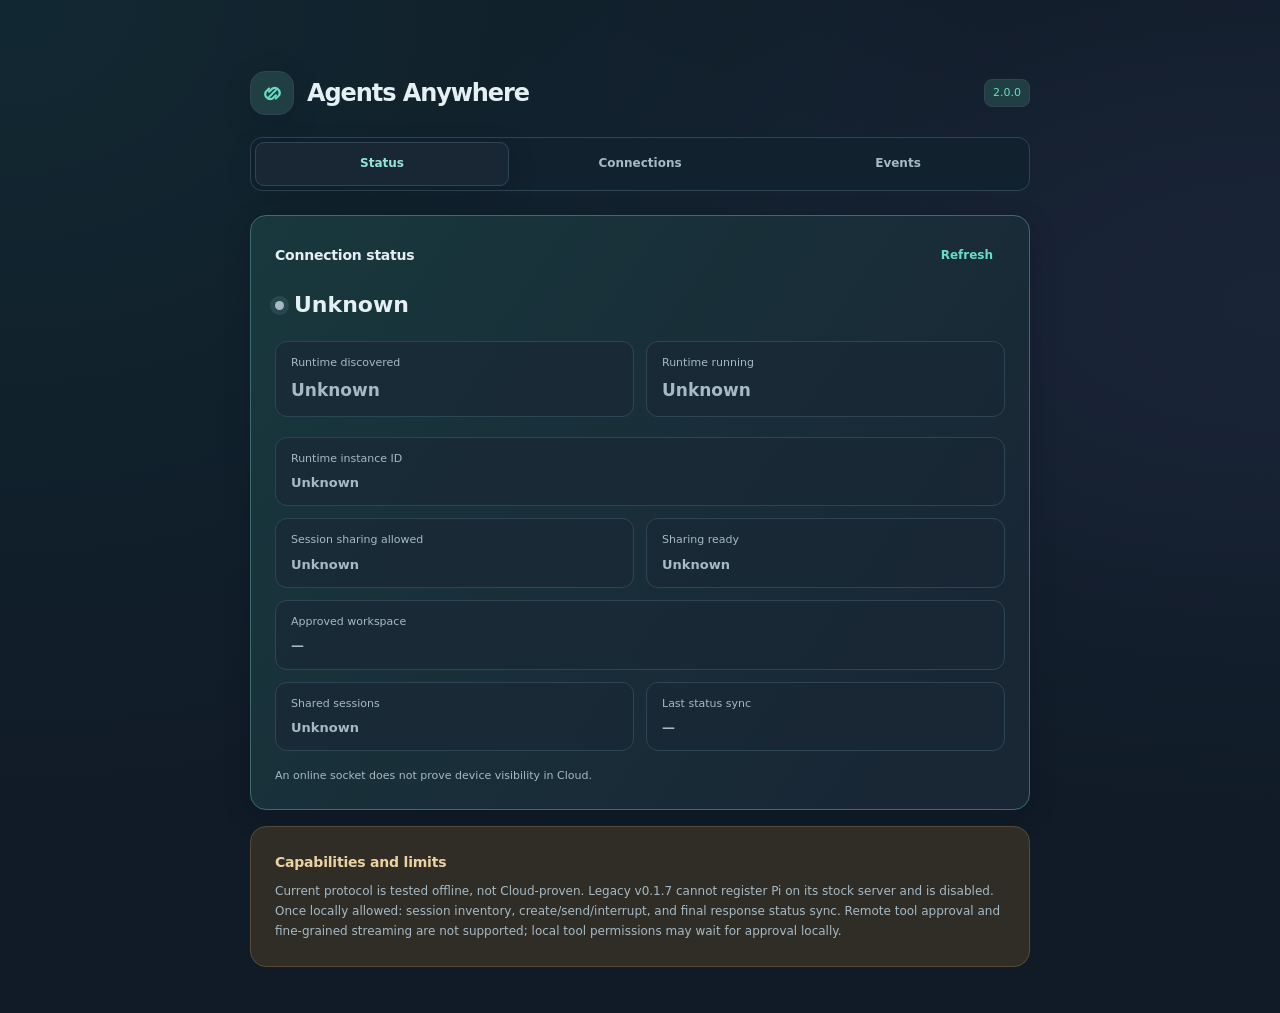
==== plugins/adoin.panel.anywhere/renderer/index.html @ 43ac8fb5 "feat(adoin.panel.anywhere): rename plugin and add persistent tabs" ====
<!doctype html>
<html lang="en">
<head>
  <meta charset="UTF-8" />
  <meta name="viewport" content="width=device-width, initial-scale=1" />
  <meta name="pi-plugin-chrome" content="v3" />
  <!-- PI-Desktop owns exactly a transparent 46px drag band and a three-button
       window-control capsule. Fixed/sticky controls start at
       var(--pi-plugin-titlebar-height, 46px); no duplicate draggable titlebar. -->
  <title>Agents Anywhere</title>
  <script src="./appearance-boot.js"></script>
  <link rel="stylesheet" href="./panel.css" />
</head>
<body>
  <main>
    <header>
      <div class="brand"><span class="brandmark" aria-hidden="true"><svg viewBox="0 0 32 32" fill="none"><path d="M12 10l-4 4a6 6 0 008 8l4-4M20 22l4-4a6 6 0 00-8-8l-4 4M12 20l8-8" stroke="currentColor" stroke-width="2.5" stroke-linecap="round"/></svg></span><h1>Agents Anywhere</h1></div>
      <span class="badge">2.0.0</span>
    </header>
    <nav class="tabs" role="tablist" aria-label="Anywhere" aria-orientation="horizontal">
      <button id="tab-status" type="button" role="tab" aria-selected="true" aria-controls="panel-status" tabindex="0" data-i18n="tabStatus">Status</button>
      <button id="tab-connections" type="button" role="tab" aria-selected="false" aria-controls="panel-connections" tabindex="-1" data-i18n="tabConnections">Connections</button>
      <button id="tab-events" type="button" role="tab" aria-selected="false" aria-controls="panel-events" tabindex="-1" data-i18n="tabEvents">Events</button>
    </nav>
    <div id="panel-status" role="tabpanel" aria-labelledby="tab-status" tabindex="0">
    <section class="card status-card" aria-labelledby="status-title">
      <div class="row"><h2 id="status-title" data-i18n="status">Connection status</h2><button id="refresh" type="button" data-i18n="refresh">Refresh</button></div>
      <p id="state" role="status"></p>
      <dl><div class="metric"><dt data-i18n="discovered">Runtime discovered</dt><dd id="discovered">—</dd></div><div class="metric"><dt data-i18n="running">Runtime running</dt><dd id="running">—</dd></div></dl>
      <dl class="sharing-status">
        <div class="metric wide"><dt data-i18n="runtimeId">Runtime instance ID</dt><dd id="runtimeId">—</dd></div>
        <div class="metric"><dt data-i18n="sharingEnabled">Session sharing allowed</dt><dd id="sharingEnabled">—</dd></div>
        <div class="metric"><dt data-i18n="sharingReady">Sharing ready</dt><dd id="sharingReady">—</dd></div>
        <div class="metric wide"><dt data-i18n="workspaceName">Approved workspace</dt><dd id="workspaceName">—</dd></div>
        <div class="metric"><dt data-i18n="sessionCount">Shared sessions</dt><dd id="sessionCount">—</dd></div>
        <div class="metric"><dt data-i18n="lastSyncAt">Last status sync</dt><dd id="lastSyncAt">—</dd></div>
      </dl>
      <p id="runtimeSetup" data-i18n="runtimeSetup" hidden>In Anywhere Web/desktop device settings, add the Pi runtime instance, save its empty config, then enable it. Discovery alone does not create an instance.</p>
      <p data-i18n="visibility">An online socket does not prove device visibility in Cloud.</p>
    </section>
      <aside class="card notes"><h2 data-i18n="boundaries">Capabilities and limits</h2><p data-i18n="verification">Current protocol is tested offline, not Cloud-proven. Legacy is disabled. Remote tool approval and fine-grained streaming are not supported; local permissions still apply.</p></aside>
    </div>
    <div id="panel-connections" role="tabpanel" aria-labelledby="tab-connections" tabindex="0" hidden>
    <form id="connection" class="card settings-card" autocomplete="off">
      <h2 data-i18n="settings">Connection settings</h2>
      <label for="command" data-i18n="command">Paste CLI command (parsed only, never executed)</label>
      <textarea id="command" rows="3" spellcheck="false" autocomplete="off" maxlength="8192"></textarea>
      <button id="parse" type="button" data-i18n="parse">Parse command</button>
      <div class="fields">
        <div class="wide"><label for="serverUrl" data-i18n="origin">Server origin</label><input id="serverUrl" type="url" value="https://web.agents-anywhere.com" required spellcheck="false" /></div>
        <div><label for="connectorId" data-i18n="connectorId">Connector ID</label><input id="connectorId" required spellcheck="false" /></div>
        <div><label for="connectorToken" data-i18n="token">Connector token</label><input id="connectorToken" type="password" autocomplete="new-password" required /></div>
        <div class="wide"><label for="profile" data-i18n="profile">Protocol profile</label><select id="profile"><option value="current">Current</option><option value="legacy" disabled>Legacy</option></select></div>
      </div>
      <fieldset class="saved-connection">
        <legend data-i18n="savedTitle">Saved connection</legend>
        <p data-i18n="savedHint">Address and ID are saved on Connect. Optionally encrypt the token with a password; the password is never saved. Upgrade in place; uninstall may remove plugin data.</p>
        <p id="savedState" role="status"></p>
        <label class="consent"><input id="useSaved" type="checkbox" /><span data-i18n="useSaved">Use the saved encrypted token</span></label>
        <label class="consent"><input id="rememberConnection" type="checkbox" /><span data-i18n="rememberConnection">Encrypt and remember the entered token</span></label>
        <label for="vaultPassword" data-i18n="vaultPassword">Encryption / unlock password (at least 12 characters)</label>
        <input id="vaultPassword" type="password" autocomplete="off" maxlength="1024" />
        <label class="consent"><input id="forgetConsent" type="checkbox" /><span data-i18n="forgetConsent">Disconnect and forget saved connection only; keep session mappings</span></label>
        <button id="forgetConnection" type="button" data-i18n="forgetConnection" disabled>Forget saved connection</button>
      </fieldset>
      <label class="consent"><input id="consent" type="checkbox" /><span data-i18n="consent">Allow connection to the selected server. Sessions are shared only if separately checked below.</span></label>
      <label class="consent"><input id="shareSessions" type="checkbox" /><span data-i18n="shareSessions">Share sessions in the currently open workspace and allow remote create/send/interrupt. Conversation text will be sent to this server; Pi local tool permissions still apply.</span></label>
      <div class="actions"><button id="connect" type="submit" data-i18n="connect" disabled>Connect</button><button id="disconnect" type="button" data-i18n="disconnect">Disconnect</button></div>
      <p id="message" role="alert"></p>
    </form>
      <aside class="card notes"><h2 data-i18n="connectionSafety">Connection safety</h2><p data-i18n="security">No automatic downgrade or reconnect after restart. Optional password-encrypted token storage. Self-hosted servers remain restricted by the manifest allowlist.</p></aside>
    </div>
    <div id="panel-events" role="tabpanel" aria-labelledby="tab-events" tabindex="0" hidden>
    <section class="card logs-card">
      <div class="row"><h2 data-i18n="logs">Connection events</h2><button id="diagnostics" type="button" data-i18n="diagnostics">Generate diagnostic report / 生成诊断报告</button></div>
      <p data-i18n="logPrivacy">Only recognized event codes and bounded diagnostic details are shown; credentials are excluded.</p>
      <ul id="logs"><li>Panel initializing. Reload the plugin if this persists. / 面板初始化中，若长时间不变请重新加载插件。</li></ul>
      <label for="report" data-i18n="reportLabel">Diagnostic report / 诊断报告</label>
      <textarea id="report" rows="9" readonly hidden spellcheck="false"></textarea>
      <p data-i18n="reportHint">Select and copy with Ctrl+C. No credentials are included. / 全选后按 Ctrl+C 复制，不含凭据。</p>
    </section>
    </div>
  </main>
  <script src="./appearance.js"></script>
  <script src="../src/connection-input.js"></script>
  <script src="./panel.js"></script>
</body>
</html>
---- plugins/adoin.panel.anywhere/renderer/panel.css ----
:root, :root[data-theme="dark"] {
  color-scheme: dark;
  --bg: #101b27;
  --surface: #192735;
  --field: #12212e;
  --fg: #e5f0f3;
  --muted: #a6bac5;
  --border: #304553;
  --accent: #69dcc7;
  --accent-strong: #91e7d6;
  --accent-soft: #203f43;
  --accent-ink: #0c302d;
  --indigo: #a7b8ef;
  --glow: #174e5140;
  --glow-secondary: #444d8130;
  --status-bg: #18383d;
  --note-bg: #302d27;
  --note-border: #574b36;
  --note-fg: #ecd2a1;
  --danger: #ffa99d;
  --success: #73dfb5;
  --shadow: 0 8px 28px #030d152b;
}
:root[data-theme="light"] {
  color-scheme: light;
  --bg: #edf3f2;
  --surface: #ffffff;
  --field: #f7faf9;
  --fg: #1b3540;
  --muted: #526c78;
  --border: #d8e4e3;
  --accent: #14786b;
  --accent-strong: #0a5f55;
  --accent-soft: #e5f4ef;
  --accent-ink: #ffffff;
  --indigo: #586ba1;
  --glow: #9ddcd440;
  --glow-secondary: #bac7ea33;
  --status-bg: #e7f4ef;
  --note-bg: #fbf6eb;
  --note-border: #e8dcc0;
  --note-fg: #79602d;
  --danger: #b34639;
  --success: #147852;
  --shadow: 0 8px 28px #274a5210;
}
* { box-sizing: border-box; }
[hidden] { display: none !important; }
body {
  margin: 0;
  min-height: 100vh;
  background: radial-gradient(ellipse at 0 0, var(--glow), transparent 55%),
    radial-gradient(ellipse at 100% 30%, var(--glow-secondary), transparent 50%), var(--bg);
  color: var(--fg);
  font: 13px/1.65 "Segoe UI", system-ui, sans-serif;
  padding: var(--pi-plugin-titlebar-height, 46px) 22px 30px;
}
main { max-width: 780px; margin: 0 auto; }
header, .row, .actions { display: flex; align-items: center; justify-content: space-between; gap: 12px; flex-wrap: wrap; }
header { padding: 25px 0 22px; gap: 14px; }
.brand { display: flex; align-items: center; gap: 13px; min-width: 0; }
.brandmark {
  display: grid; place-items: center; width: 44px; height: 44px; flex: 0 0 auto;
  border: 1px solid var(--border); border-radius: 15px;
  color: var(--accent); background: var(--accent-soft); box-shadow: var(--shadow);
}
.brandmark svg { width: 27px; height: 27px; }
h1 { font-size: clamp(19px, 3.5vw, 24px); font-weight: 650; margin: 0; letter-spacing: -.045em; line-height: 1.2; }
h2 { font-size: 14px; font-weight: 650; margin: 0 0 16px; letter-spacing: -.015em; }
.row h2 { margin: 0; }
.badge { font-size: 11px; border: 1px solid var(--border); border-radius: 8px; padding: 4px 8px; color: var(--accent); background: var(--accent-soft); }
.tabs { display: grid; grid-template-columns: repeat(3, minmax(0, 1fr)); gap: 4px; padding: 4px; margin-bottom: 24px; border: 1px solid var(--border); border-radius: 12px; background: var(--field); }
.tabs button { min-width: 0; min-height: 44px; padding: 8px; background: transparent; border-color: transparent; color: var(--muted); overflow-wrap: anywhere; }
.tabs button[aria-selected="true"] { color: var(--accent-strong); border-color: var(--border); background: var(--surface); box-shadow: var(--shadow); }
[role="tabpanel"] { min-width: 0; }
[role="tabpanel"] > .card { animation: panel-enter 180ms cubic-bezier(.2,.8,.2,1) both; }
[role="tabpanel"] > .card:nth-child(2) { animation-delay: 35ms; }
@keyframes panel-enter { from { opacity: 0; transform: translateY(4px); } to { opacity: 1; transform: translateY(0); } }
.card { background: var(--surface); border: 1px solid var(--border); border-radius: 16px; padding: 24px; margin-bottom: 16px; box-shadow: var(--shadow); }
.status-card { background: linear-gradient(125deg, var(--status-bg), var(--surface) 85%); border-color: color-mix(in srgb, var(--accent) 25%, var(--border)); }
p { color: var(--muted); margin: 10px 0 0; overflow-wrap: anywhere; }
#state { display: flex; align-items: center; gap: 10px; color: var(--fg); font-weight: 650; font-size: 22px; line-height: 1.4; margin-top: 18px; }
#state::before { content: ""; width: 9px; height: 9px; flex: 0 0 auto; border-radius: 50%; background: var(--muted); box-shadow: 0 0 0 5px color-mix(in srgb, var(--muted) 12%, transparent); }
#state[data-state="online"] { color: var(--success); }
#state[data-state="online"]::before { background: var(--success); box-shadow: 0 0 0 5px color-mix(in srgb, var(--success) 13%, transparent); }
#state:is([data-state="connecting"], [data-state="reconnecting"]) { color: var(--accent); }
#state:is([data-state="connecting"], [data-state="reconnecting"])::before { background: var(--accent); animation: breathe 1.8s ease-in-out infinite; }
#state:is([data-state="authentication_failed"], [data-state="protocol_incompatible"], [data-state="network_error"], [data-state="ownership_conflict"]) { color: var(--danger); }
#state:is([data-state="authentication_failed"], [data-state="protocol_incompatible"], [data-state="network_error"], [data-state="ownership_conflict"])::before { background: var(--danger); }
dl { display: grid; grid-template-columns: repeat(2, minmax(0, 1fr)); gap: 12px; margin: 20px 0 16px; }
.metric { padding: 12px 15px; border: 1px solid var(--border); border-radius: 12px; background: color-mix(in srgb, var(--surface) 65%, transparent); }
dt { color: var(--muted); font-size: 11px; }
dd { margin: 4px 0 0; font-size: 17px; font-weight: 600; color: var(--muted); overflow-wrap: anywhere; }
dd[data-active="true"] { color: var(--success); }
.sharing-status .metric { min-width: 0; }
.sharing-status dd { font-size: 13px; overflow-wrap: anywhere; }
#runtimeSetup { border-left: 2px solid var(--accent); padding-left: 10px; }
.status-card > p:last-child { font-size: 11px; max-width: 95%; }
.settings-card > h2 { display: flex; align-items: center; gap: 9px; }
.settings-card > h2::before { content: ""; width: 4px; height: 15px; border-radius: 3px; background: var(--accent); }
label { display: block; margin: 13px 0 7px; color: var(--muted); font-size: 12px; font-weight: 550; }
input, textarea, select, button { font: inherit; color: var(--fg); background: var(--field); border: 1px solid var(--border); border-radius: 9px; transition: border-color .16s, background-color .16s, box-shadow .16s; }
input:not([type="checkbox"]), textarea, select { width: 100%; min-width: 0; padding: 10px 12px; }
input:not([type="checkbox"]):hover, textarea:hover, select:hover { border-color: color-mix(in srgb, var(--accent) 50%, var(--border)); }
textarea { resize: vertical; min-height: 94px; font-family: ui-monospace, Consolas, monospace; font-size: 12px; line-height: 1.6; background: linear-gradient(135deg, var(--field), var(--surface)); }
button { padding: 9px 16px; min-height: 38px; cursor: pointer; font-size: 12px; font-weight: 600; }
button:hover:not(:disabled) { border-color: var(--accent); color: var(--accent-strong); background: var(--accent-soft); }
button:active:not(:disabled) { transform: translateY(1px); }
button:disabled { opacity: .48; cursor: not-allowed; }
:focus-visible { outline: 2px solid var(--accent); outline-offset: 3px; }
#refresh { min-height: 30px; padding: 5px 11px; border-color: transparent; background: transparent; color: var(--accent); }
#parse { margin-top: 9px; color: var(--accent); background: var(--accent-soft); border-color: color-mix(in srgb, var(--accent) 22%, var(--border)); }
.fields { display: grid; grid-template-columns: repeat(2, minmax(0, 1fr)); gap: 0 16px; margin: 16px 0; padding-top: 8px; border-top: 1px solid var(--border); }
.fields > div { min-width: 0; }
.wide { grid-column: 1 / -1; min-width: 0; }
.consent { display: flex; align-items: flex-start; gap: 10px; margin: 20px 0; padding: 12px 14px; border-radius: 10px; background: var(--accent-soft); color: var(--fg); font-weight: 400; }
.consent input { width: 16px; height: 16px; margin: 3px 0 0; flex-shrink: 0; accent-color: var(--accent); }
.actions { justify-content: flex-start; }
#connect { min-width: 112px; border-color: var(--accent); background: var(--accent); color: var(--accent-ink); box-shadow: 0 3px 10px color-mix(in srgb, var(--accent) 18%, transparent); }
#connect:hover:not(:disabled) { background: var(--accent-strong); border-color: var(--accent-strong); }
#disconnect { background: transparent; color: var(--muted); }
#message { border-left: 2px solid var(--indigo); padding-left: 10px; font-size: 12px; }
#message:empty { display: none; }
.notes { background: var(--note-bg); border-color: var(--note-border); box-shadow: none; font-size: 12px; }
.notes h2 { color: var(--note-fg); margin-bottom: 8px; }
.notes p { margin-top: 7px; }
.logs-card { box-shadow: none; }
.logs-card > p { font-size: 11px; }
#logs { list-style: none; padding: 0; margin: 14px 0 0; max-height: 180px; overflow: auto; color: var(--muted); font: 11px/1.7 ui-monospace, Consolas, monospace; }
#logs li { padding: 8px 10px; border-radius: 6px; overflow-wrap: anywhere; }
#logs li:nth-child(odd) { background: var(--field); }
@keyframes breathe { 50% { box-shadow: 0 0 0 7px color-mix(in srgb, var(--accent) 8%, transparent); } }
@media (max-width: 480px) {
  body { padding-left: 12px; padding-right: 12px; }
  header { padding: 20px 2px; }
  .card { padding: 16px; border-radius: 12px; }
  .fields { grid-template-columns: 1fr; }
  #state { font-size: 19px; }
  .metric { padding: 10px; }
}
@media (prefers-reduced-motion: reduce) {
  *, *::before, *::after { animation: none !important; transition: none !important; }
  button:active:not(:disabled) { transform: none; }
}

.saved-connection { min-width: 0; margin: 20px 0; padding: 16px; border: 1px solid var(--border); border-radius: 14px; background: var(--field); }
.saved-connection legend { padding: 0 8px; color: var(--accent); font-weight: 600; }
.saved-connection p { color: var(--muted); font-size: 12px; line-height: 1.65; overflow-wrap: anywhere; }
.saved-connection #savedState { color: var(--fg); }
.saved-connection input[type="password"] { width: 100%; }
.saved-connection #forgetConnection { color: var(--danger); }
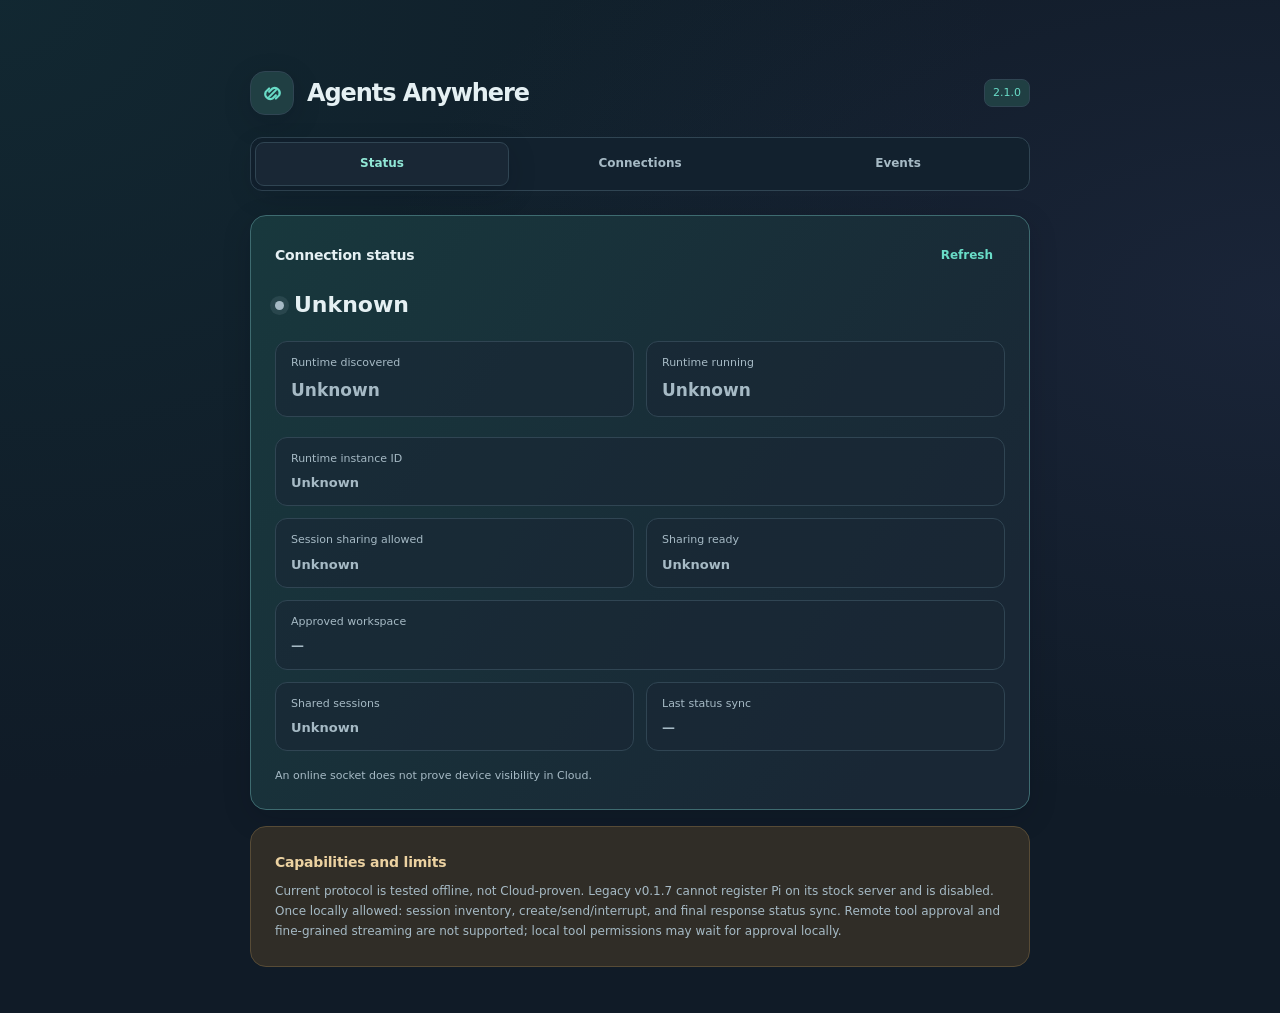
==== commit 2e8cd73d: "feat(adoin.panel.anywhere): support safe self-hosted connections" ====
--- a/plugins/adoin.panel.anywhere/renderer/index.html
+++ b/plugins/adoin.panel.anywhere/renderer/index.html
@@ -15,7 +15,7 @@
   <main>
     <header>
       <div class="brand"><span class="brandmark" aria-hidden="true"><svg viewBox="0 0 32 32" fill="none"><path d="M12 10l-4 4a6 6 0 008 8l4-4M20 22l4-4a6 6 0 00-8-8l-4 4M12 20l8-8" stroke="currentColor" stroke-width="2.5" stroke-linecap="round"/></svg></span><h1>Agents Anywhere</h1></div>
-      <span class="badge">2.0.0</span>
+      <span class="badge">2.1.0</span>
     </header>
     <nav class="tabs" role="tablist" aria-label="Anywhere" aria-orientation="horizontal">
       <button id="tab-status" type="button" role="tab" aria-selected="true" aria-controls="panel-status" tabindex="0" data-i18n="tabStatus">Status</button>
@@ -47,7 +47,7 @@
       <textarea id="command" rows="3" spellcheck="false" autocomplete="off" maxlength="8192"></textarea>
       <button id="parse" type="button" data-i18n="parse">Parse command</button>
       <div class="fields">
-        <div class="wide"><label for="serverUrl" data-i18n="origin">Server origin</label><input id="serverUrl" type="url" value="https://web.agents-anywhere.com" required spellcheck="false" /></div>
+        <div class="wide"><label for="serverUrl" data-i18n="origin">Server origin (official or self-hosted HTTPS, optional port)</label><input id="serverUrl" type="url" value="https://web.agents-anywhere.com" required spellcheck="false" /></div>
         <div><label for="connectorId" data-i18n="connectorId">Connector ID</label><input id="connectorId" required spellcheck="false" /></div>
         <div><label for="connectorToken" data-i18n="token">Connector token</label><input id="connectorToken" type="password" autocomplete="new-password" required /></div>
         <div class="wide"><label for="profile" data-i18n="profile">Protocol profile</label><select id="profile"><option value="current">Current</option><option value="legacy" disabled>Legacy</option></select></div>
@@ -63,12 +63,12 @@
         <label class="consent"><input id="forgetConsent" type="checkbox" /><span data-i18n="forgetConsent">Disconnect and forget saved connection only; keep session mappings</span></label>
         <button id="forgetConnection" type="button" data-i18n="forgetConnection" disabled>Forget saved connection</button>
       </fieldset>
-      <label class="consent"><input id="consent" type="checkbox" /><span data-i18n="consent">Allow connection to the selected server. Sessions are shared only if separately checked below.</span></label>
+      <label class="consent"><input id="consent" type="checkbox" /><span data-i18n="consent">I trust the server origin entered above and allow sending my Connector credentials to it. Sessions are shared only if separately checked below.</span></label>
       <label class="consent"><input id="shareSessions" type="checkbox" /><span data-i18n="shareSessions">Share sessions in the currently open workspace and allow remote create/send/interrupt. Conversation text will be sent to this server; Pi local tool permissions still apply.</span></label>
       <div class="actions"><button id="connect" type="submit" data-i18n="connect" disabled>Connect</button><button id="disconnect" type="button" data-i18n="disconnect">Disconnect</button></div>
       <p id="message" role="alert"></p>
     </form>
-      <aside class="card notes"><h2 data-i18n="connectionSafety">Connection safety</h2><p data-i18n="security">No automatic downgrade or reconnect after restart. Optional password-encrypted token storage. Self-hosted servers remain restricted by the manifest allowlist.</p></aside>
+      <aside class="card notes"><h2 data-i18n="connectionSafety">Connection safety</h2><p data-i18n="security">Requires PI-Desktop 0.18.0+. Approve net.anyHost when installing/updating; it is an arbitrary-host grant, not a per-domain prompt. Enter a trusted direct HTTPS origin without /api/v2 or proxy subpaths. Authentication and uploads refuse redirects; TLS checks remain enabled. No automatic connection after restart.</p></aside>
     </div>
     <div id="panel-events" role="tabpanel" aria-labelledby="tab-events" tabindex="0" hidden>
     <section class="card logs-card">
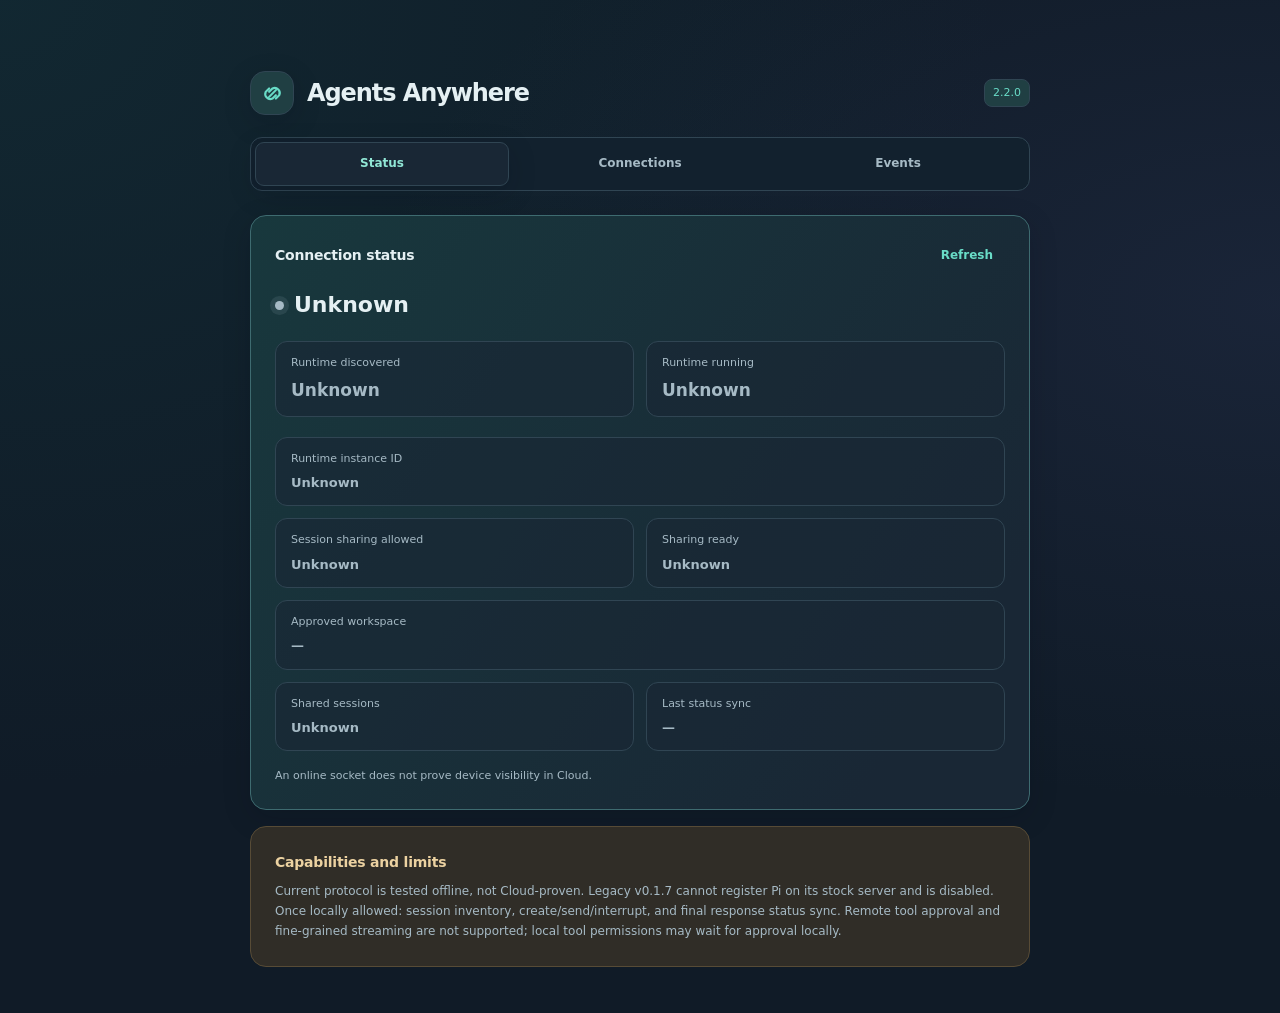
==== commit b64e028d: "feat(adoin.panel.anywhere): add persistent batch project sharing" ====
--- a/plugins/adoin.panel.anywhere/renderer/index.html
+++ b/plugins/adoin.panel.anywhere/renderer/index.html
@@ -15,7 +15,7 @@
   <main>
     <header>
       <div class="brand"><span class="brandmark" aria-hidden="true"><svg viewBox="0 0 32 32" fill="none"><path d="M12 10l-4 4a6 6 0 008 8l4-4M20 22l4-4a6 6 0 00-8-8l-4 4M12 20l8-8" stroke="currentColor" stroke-width="2.5" stroke-linecap="round"/></svg></span><h1>Agents Anywhere</h1></div>
-      <span class="badge">2.1.0</span>
+      <span class="badge">2.2.0</span>
     </header>
     <nav class="tabs" role="tablist" aria-label="Anywhere" aria-orientation="horizontal">
       <button id="tab-status" type="button" role="tab" aria-selected="true" aria-controls="panel-status" tabindex="0" data-i18n="tabStatus">Status</button>
@@ -63,6 +63,19 @@
         <label class="consent"><input id="forgetConsent" type="checkbox" /><span data-i18n="forgetConsent">Disconnect and forget saved connection only; keep session mappings</span></label>
         <button id="forgetConnection" type="button" data-i18n="forgetConnection" disabled>Forget saved connection</button>
       </fieldset>
+      <fieldset class="saved-connection project-scope" aria-describedby="projectsHelp">
+        <legend data-i18n="projectsTitle">Saved project sharing</legend>
+        <label class="consent"><input id="useProjects" type="checkbox" /><span data-i18n="useProjects">Share selected saved projects instead of current workspace</span></label>
+        <p id="projectsHelp" data-i18n="projectsHelp">Load local saved projects, then select up to 32. On Connect, with sharing consent, paths, titles and conversation text are uploaded. Empty projects appear remotely only after a real session exists. New projects are not automatically selected. Changes apply only on reconnect; Disconnect to revoke immediately.</p>
+        <div class="actions project-actions">
+          <button id="loadProjects" type="button" data-i18n="loadProjects">Load saved projects</button>
+          <button id="selectAllProjects" type="button" data-i18n="selectAllProjects" disabled>Select all</button>
+          <button id="clearProjects" type="button" data-i18n="clearProjects" disabled>Clear selection</button>
+        </div>
+        <p id="projectsState" role="status" aria-live="polite"></p>
+        <p id="projectsCount" role="status" aria-live="polite"></p>
+        <div id="projectsList" class="project-list"></div>
+      </fieldset>
       <label class="consent"><input id="consent" type="checkbox" /><span data-i18n="consent">I trust the server origin entered above and allow sending my Connector credentials to it. Sessions are shared only if separately checked below.</span></label>
       <label class="consent"><input id="shareSessions" type="checkbox" /><span data-i18n="shareSessions">Share sessions in the currently open workspace and allow remote create/send/interrupt. Conversation text will be sent to this server; Pi local tool permissions still apply.</span></label>
       <div class="actions"><button id="connect" type="submit" data-i18n="connect" disabled>Connect</button><button id="disconnect" type="button" data-i18n="disconnect">Disconnect</button></div>
--- a/plugins/adoin.panel.anywhere/renderer/panel.css
+++ b/plugins/adoin.panel.anywhere/renderer/panel.css
@@ -149,3 +149,14 @@
 .saved-connection #savedState { color: var(--fg); }
 .saved-connection input[type="password"] { width: 100%; }
 .saved-connection #forgetConnection { color: var(--danger); }
+
+.project-actions { margin-top: 16px; gap: 8px; }
+.project-list { display: grid; grid-template-columns: minmax(0, 1fr); gap: 8px; margin-top: 12px; }
+.project-option { display: grid; grid-template-columns: 16px minmax(0, 1fr); align-items: start; gap: 12px; margin: 0; padding: 12px; border: 1px solid var(--border); border-radius: 8px; cursor: pointer; }
+.project-option input { width: 16px; height: 16px; margin: 4px 0 0; accent-color: var(--accent); }
+.project-option strong, .project-option span { display: block; min-width: 0; overflow-wrap: anywhere; }
+.project-option strong { color: var(--fg); }
+.project-option:has(input:checked) { background: var(--accent-soft); border-color: var(--accent); }
+.project-option:hover { border-color: var(--accent); }
+.project-option:has(input:disabled) { opacity: .6; cursor: not-allowed; }
+#projectsCount { color: var(--accent); font-variant-numeric: tabular-nums; }
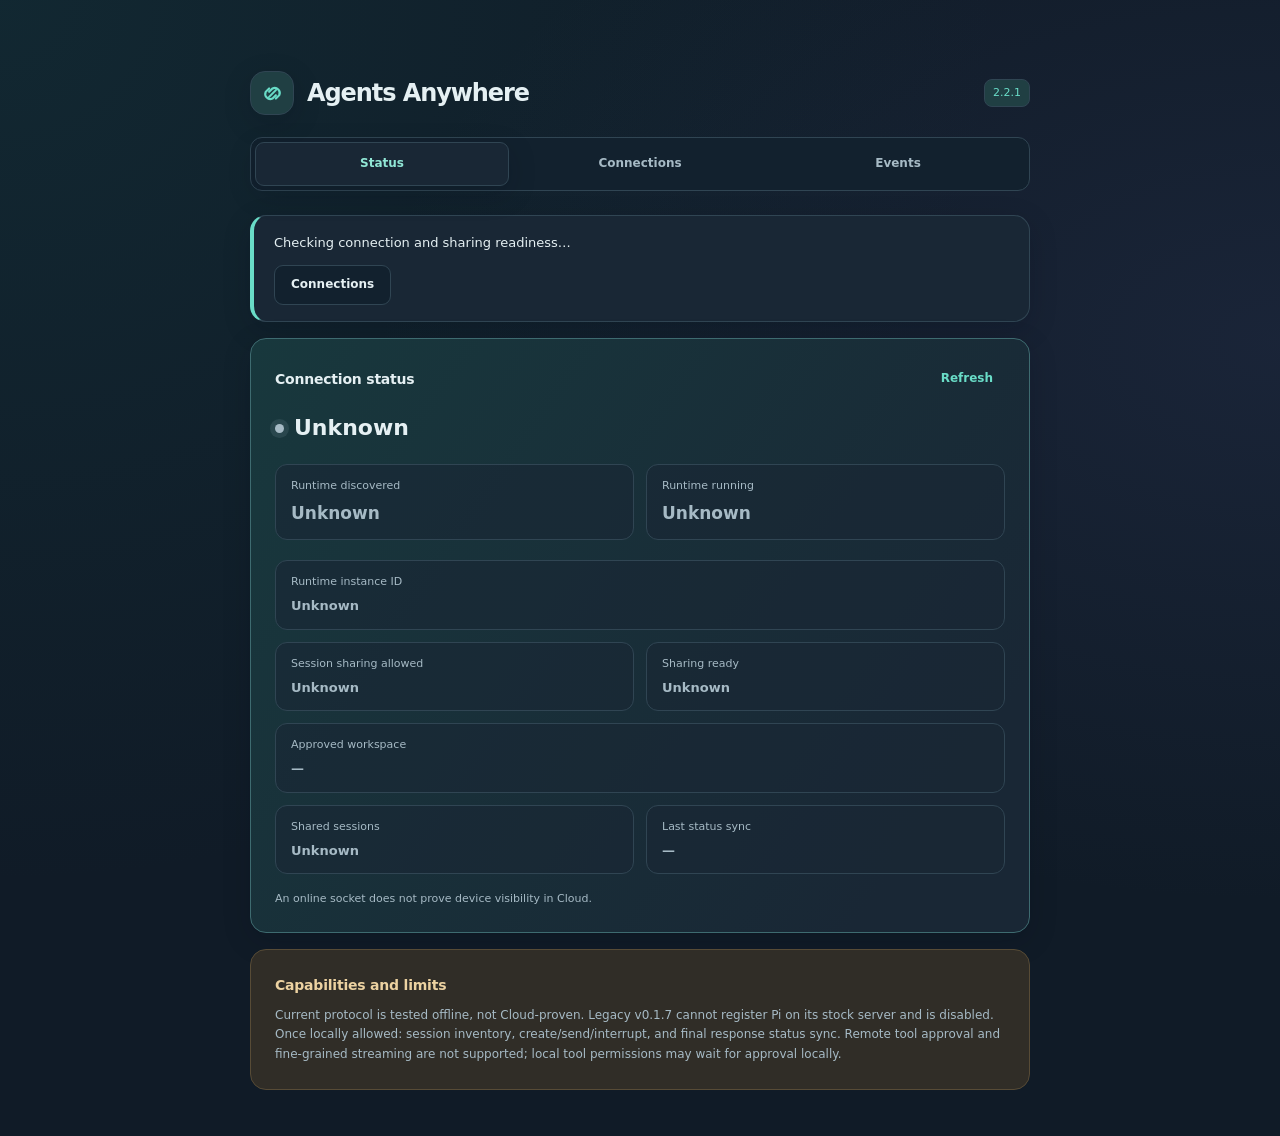
==== commit eda62d66: "fix(adoin.panel.anywhere): clarify sharing scope and runtime setup" ====
--- a/plugins/adoin.panel.anywhere/renderer/index.html
+++ b/plugins/adoin.panel.anywhere/renderer/index.html
@@ -15,13 +15,20 @@
   <main>
     <header>
       <div class="brand"><span class="brandmark" aria-hidden="true"><svg viewBox="0 0 32 32" fill="none"><path d="M12 10l-4 4a6 6 0 008 8l4-4M20 22l4-4a6 6 0 00-8-8l-4 4M12 20l8-8" stroke="currentColor" stroke-width="2.5" stroke-linecap="round"/></svg></span><h1>Agents Anywhere</h1></div>
-      <span class="badge">2.2.0</span>
+      <span class="badge">2.2.1</span>
     </header>
     <nav class="tabs" role="tablist" aria-label="Anywhere" aria-orientation="horizontal">
       <button id="tab-status" type="button" role="tab" aria-selected="true" aria-controls="panel-status" tabindex="0" data-i18n="tabStatus">Status</button>
       <button id="tab-connections" type="button" role="tab" aria-selected="false" aria-controls="panel-connections" tabindex="-1" data-i18n="tabConnections">Connections</button>
       <button id="tab-events" type="button" role="tab" aria-selected="false" aria-controls="panel-events" tabindex="-1" data-i18n="tabEvents">Events</button>
     </nav>
+    <aside id="readiness" class="card readiness" aria-label="Sharing readiness">
+      <div role="status" aria-live="polite">
+        <p id="runtimeSetup" data-i18n="runtimeSetup" hidden>Device connected, runtime not running. In Anywhere → device, enable the existing Pi Desktop instance. If not configured: Available to add → Pi Desktop → Add, save its empty config, then enable it. First setup only; reconnect normally restores the configured active instance. Connector token cannot create runtime.</p>
+        <p id="readinessMessage">Checking connection and sharing readiness…</p>
+      </div>
+      <button id="readinessAction" type="button" hidden></button>
+    </aside>
     <div id="panel-status" role="tabpanel" aria-labelledby="tab-status" tabindex="0">
     <section class="card status-card" aria-labelledby="status-title">
       <div class="row"><h2 id="status-title" data-i18n="status">Connection status</h2><button id="refresh" type="button" data-i18n="refresh">Refresh</button></div>
@@ -35,7 +42,6 @@
         <div class="metric"><dt data-i18n="sessionCount">Shared sessions</dt><dd id="sessionCount">—</dd></div>
         <div class="metric"><dt data-i18n="lastSyncAt">Last status sync</dt><dd id="lastSyncAt">—</dd></div>
       </dl>
-      <p id="runtimeSetup" data-i18n="runtimeSetup" hidden>In Anywhere Web/desktop device settings, add the Pi runtime instance, save its empty config, then enable it. Discovery alone does not create an instance.</p>
       <p data-i18n="visibility">An online socket does not prove device visibility in Cloud.</p>
     </section>
       <aside class="card notes"><h2 data-i18n="boundaries">Capabilities and limits</h2><p data-i18n="verification">Current protocol is tested offline, not Cloud-proven. Legacy is disabled. Remote tool approval and fine-grained streaming are not supported; local permissions still apply.</p></aside>
@@ -64,8 +70,13 @@
         <button id="forgetConnection" type="button" data-i18n="forgetConnection" disabled>Forget saved connection</button>
       </fieldset>
       <fieldset class="saved-connection project-scope" aria-describedby="projectsHelp">
-        <legend data-i18n="projectsTitle">Saved project sharing</legend>
-        <label class="consent"><input id="useProjects" type="checkbox" /><span data-i18n="useProjects">Share selected saved projects instead of current workspace</span></label>
+        <legend data-i18n="projectsTitle">Sharing scope</legend>
+        <input id="useProjects" type="checkbox" hidden aria-hidden="true" tabindex="-1" />
+        <div class="scope-options">
+          <label class="scope-option"><input id="scopeCurrent" type="radio" name="sharingScope" value="current" checked /><span data-i18n="scopeCurrent">Current workspace</span></label>
+          <label class="scope-option"><input id="scopeProjects" type="radio" name="sharingScope" value="projects" /><span data-i18n="scopeProjects">Selected saved projects</span></label>
+        </div>
+        <p id="scopeHelp"></p>
         <p id="projectsHelp" data-i18n="projectsHelp">Load local saved projects, then select up to 32. On Connect, with sharing consent, paths, titles and conversation text are uploaded. Empty projects appear remotely only after a real session exists. New projects are not automatically selected. Changes apply only on reconnect; Disconnect to revoke immediately.</p>
         <div class="actions project-actions">
           <button id="loadProjects" type="button" data-i18n="loadProjects">Load saved projects</button>
@@ -76,9 +87,10 @@
         <p id="projectsCount" role="status" aria-live="polite"></p>
         <div id="projectsList" class="project-list"></div>
       </fieldset>
-      <label class="consent"><input id="consent" type="checkbox" /><span data-i18n="consent">I trust the server origin entered above and allow sending my Connector credentials to it. Sessions are shared only if separately checked below.</span></label>
-      <label class="consent"><input id="shareSessions" type="checkbox" /><span data-i18n="shareSessions">Share sessions in the currently open workspace and allow remote create/send/interrupt. Conversation text will be sent to this server; Pi local tool permissions still apply.</span></label>
-      <div class="actions"><button id="connect" type="submit" data-i18n="connect" disabled>Connect</button><button id="disconnect" type="button" data-i18n="disconnect">Disconnect</button></div>
+      <label class="consent"><input id="shareSessions" type="checkbox" /><span data-i18n="shareSessions">Share paths, titles and conversation text in the scope selected above; allow remote create/send/interrupt under existing session permissions.</span></label>
+      <p data-i18n="applyHint">Changes take effect only when you connect again. Disconnect to revoke immediately.</p>
+      <label class="consent"><input id="consent" type="checkbox" /><span data-i18n="consent">I trust the server origin entered above and allow sending my Connector credentials to it. Sharing requires the separate consent above.</span></label>
+      <div class="actions"><button id="connect" type="submit" data-i18n="connect" disabled>Connect / apply sharing</button><button id="disconnect" type="button" data-i18n="disconnect">Disconnect</button></div>
       <p id="message" role="alert"></p>
     </form>
       <aside class="card notes"><h2 data-i18n="connectionSafety">Connection safety</h2><p data-i18n="security">Requires PI-Desktop 0.18.0+. Approve net.anyHost when installing/updating; it is an arbitrary-host grant, not a per-domain prompt. Enter a trusted direct HTTPS origin without /api/v2 or proxy subpaths. Authentication and uploads refuse redirects; TLS checks remain enabled. No automatic connection after restart.</p></aside>
--- a/plugins/adoin.panel.anywhere/renderer/panel.css
+++ b/plugins/adoin.panel.anywhere/renderer/panel.css
@@ -100,8 +100,8 @@
 .settings-card > h2::before { content: ""; width: 4px; height: 15px; border-radius: 3px; background: var(--accent); }
 label { display: block; margin: 13px 0 7px; color: var(--muted); font-size: 12px; font-weight: 550; }
 input, textarea, select, button { font: inherit; color: var(--fg); background: var(--field); border: 1px solid var(--border); border-radius: 9px; transition: border-color .16s, background-color .16s, box-shadow .16s; }
-input:not([type="checkbox"]), textarea, select { width: 100%; min-width: 0; padding: 10px 12px; }
-input:not([type="checkbox"]):hover, textarea:hover, select:hover { border-color: color-mix(in srgb, var(--accent) 50%, var(--border)); }
+input:not([type="checkbox"]):not([type="radio"]), textarea, select { width: 100%; min-width: 0; padding: 10px 12px; }
+input:not([type="checkbox"]):not([type="radio"]):hover, textarea:hover, select:hover { border-color: color-mix(in srgb, var(--accent) 50%, var(--border)); }
 textarea { resize: vertical; min-height: 94px; font-family: ui-monospace, Consolas, monospace; font-size: 12px; line-height: 1.6; background: linear-gradient(135deg, var(--field), var(--surface)); }
 button { padding: 9px 16px; min-height: 38px; cursor: pointer; font-size: 12px; font-weight: 600; }
 button:hover:not(:disabled) { border-color: var(--accent); color: var(--accent-strong); background: var(--accent-soft); }
@@ -160,3 +160,19 @@
 .project-option:hover { border-color: var(--accent); }
 .project-option:has(input:disabled) { opacity: .6; cursor: not-allowed; }
 #projectsCount { color: var(--accent); font-variant-numeric: tabular-nums; }
+.readiness { padding: 16px 20px; border-left: 4px solid var(--accent); }
+.readiness p { margin: 0; color: var(--fg); }
+.readiness button { margin-top: 12px; }
+.readiness[data-state="setup"] { background: var(--note-bg); border-color: var(--note-border); }
+.readiness[data-state="setup"] p { color: var(--note-fg); font-weight: 600; }
+.readiness[data-state="readinessNetwork"] { border-left-color: var(--danger); }
+.readiness #runtimeSetup { border: 0; padding: 0; }
+.scope-options { display: grid; grid-template-columns: repeat(auto-fit, minmax(min(100%, 200px), 1fr)); gap: 8px; }
+.scope-option { display: flex; align-items: flex-start; gap: 8px; min-width: 0; margin: 0; padding: 12px; border: 1px solid var(--border); border-radius: 8px; cursor: pointer; }
+.scope-option span { min-width: 0; overflow-wrap: anywhere; }
+.scope-option input { width: 16px; height: 16px; flex: 0 0 16px; margin: 2px 0 0; accent-color: var(--accent); }
+.scope-option:has(input:checked) { color: var(--fg); background: var(--accent-soft); border-color: var(--accent); }
+.scope-option:hover { border-color: var(--accent); }
+#scopeHelp { color: var(--fg); }
+.project-list[data-inactive="true"] .project-option { border-style: dashed; background: transparent; }
+.project-list[data-inactive="true"] .project-option:has(input:checked) { border-color: var(--border); }
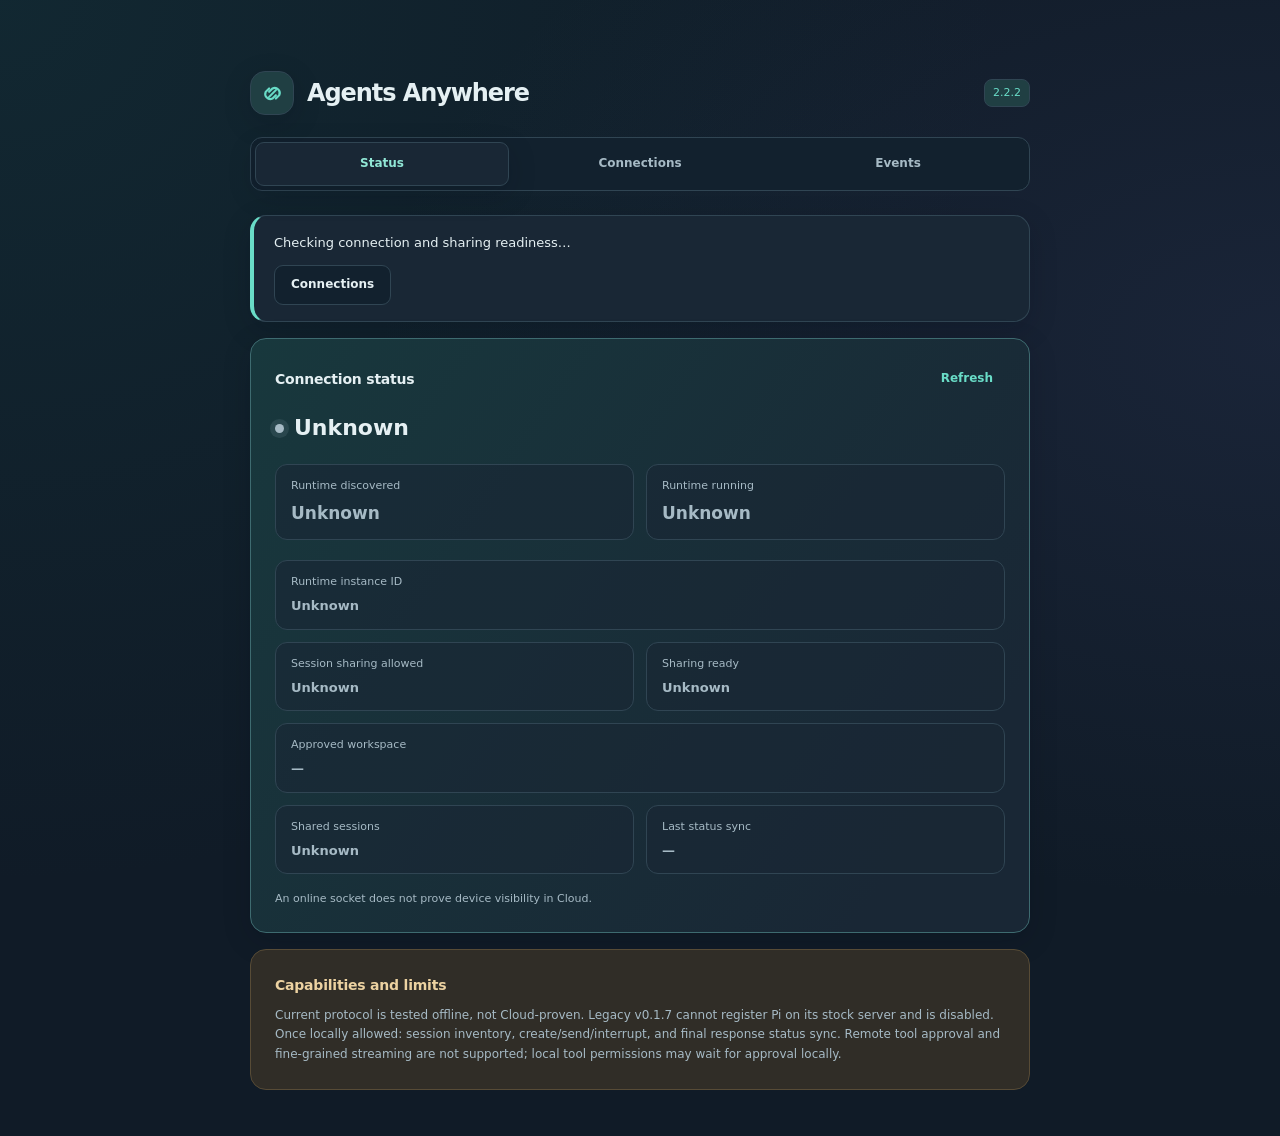
==== commit a4d6fabb: "fix(adoin.panel.anywhere): preserve sharing scope on project refresh" ====
--- a/plugins/adoin.panel.anywhere/renderer/index.html
+++ b/plugins/adoin.panel.anywhere/renderer/index.html
@@ -15,7 +15,7 @@
   <main>
     <header>
       <div class="brand"><span class="brandmark" aria-hidden="true"><svg viewBox="0 0 32 32" fill="none"><path d="M12 10l-4 4a6 6 0 008 8l4-4M20 22l4-4a6 6 0 00-8-8l-4 4M12 20l8-8" stroke="currentColor" stroke-width="2.5" stroke-linecap="round"/></svg></span><h1>Agents Anywhere</h1></div>
-      <span class="badge">2.2.1</span>
+      <span class="badge">2.2.2</span>
     </header>
     <nav class="tabs" role="tablist" aria-label="Anywhere" aria-orientation="horizontal">
       <button id="tab-status" type="button" role="tab" aria-selected="true" aria-controls="panel-status" tabindex="0" data-i18n="tabStatus">Status</button>
